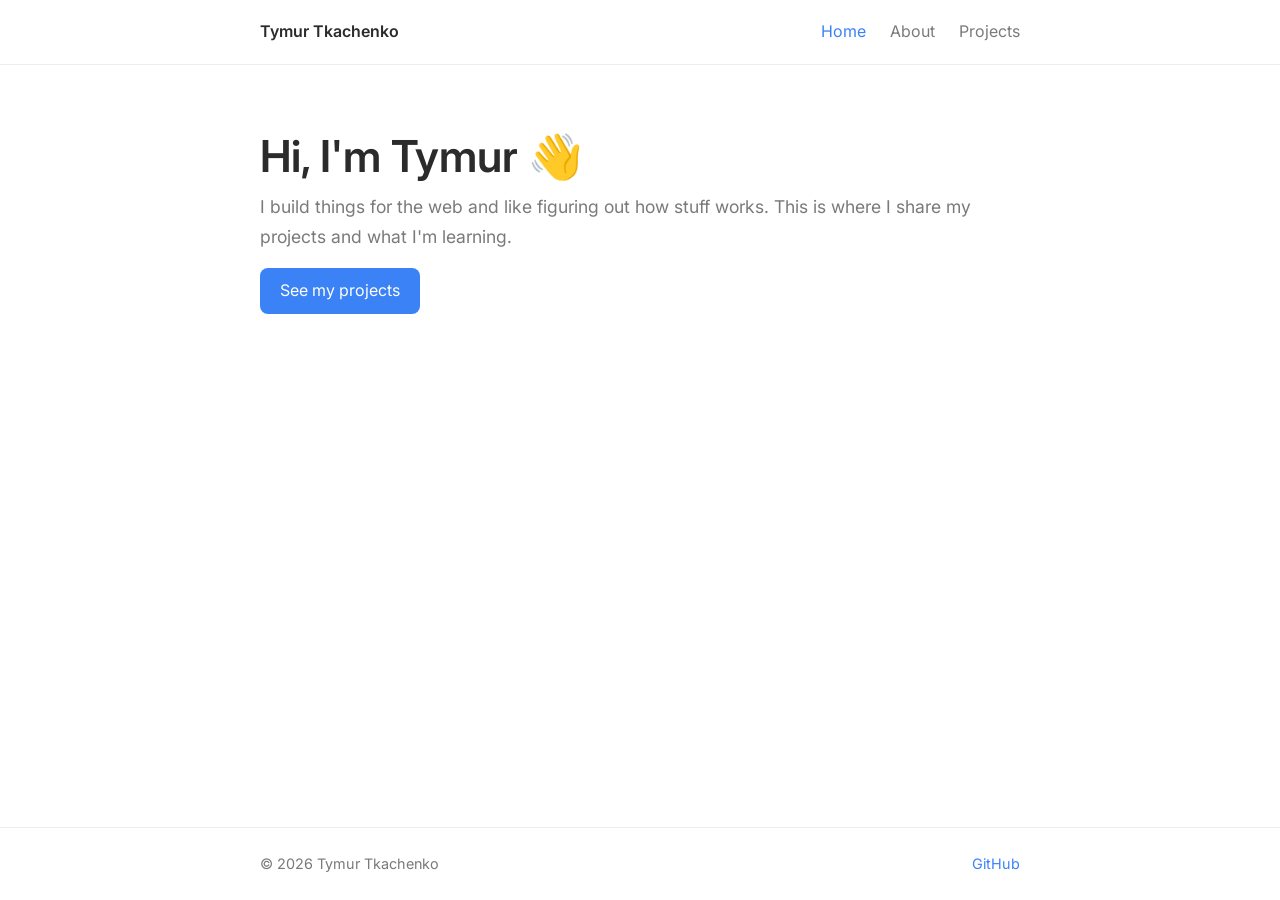
==== index.html @ bf44e410 "Add starter website with Home, About, and Projects pages Co-Authored-By: Claude Opus 5.5 <noreply@an" ====
<!DOCTYPE html>
<html lang="en">
<head>
  <meta charset="UTF-8">
  <meta name="viewport" content="width=device-width, initial-scale=1.0">
  <meta name="description" content="Personal website of Tymur Tkachenko">
  <title>Tymur Tkachenko</title>
  <link rel="preconnect" href="https://fonts.googleapis.com">
  <link rel="preconnect" href="https://fonts.gstatic.com" crossorigin>
  <link href="https://fonts.googleapis.com/css2?family=Inter:wght@400;500;600;700&display=swap" rel="stylesheet">
  <link rel="stylesheet" href="css/style.css">
</head>
<body>
  <header class="site-header">
    <nav class="nav container">
      <a href="index.html" class="logo">Tymur Tkachenko</a>
      <button class="menu-toggle" aria-label="Toggle menu" aria-expanded="false">☰</button>
      <ul class="nav-links">
        <li><a href="index.html" aria-current="page">Home</a></li>
        <li><a href="about.html">About</a></li>
        <li><a href="projects.html">Projects</a></li>
      </ul>
    </nav>
  </header>

  <main class="container">
    <section class="page-header">
      <h1>Hi, I'm Tymur 👋</h1>
      <p>I build things for the web and like figuring out how stuff works. This is where I share my projects and what I'm learning.</p>
      <a href="projects.html" class="btn">See my projects</a>
    </section>
  </main>

  <footer class="site-footer">
    <div class="container">
      <span>© <span id="year"></span> Tymur Tkachenko</span>
      <a href="https://github.com/ty-tkachenko">GitHub</a>
    </div>
  </footer>

  <script src="js/main.js"></script>
</body>
</html>
---- css/style.css ----
/* ---------- Colors ---------- */
:root {
  --bg: #ffffff;
  --text: #2b2b2b;
  --muted: #7a7a7a;
  --border: #eeeeee;
  --accent: #3b82f6;
  --accent-soft: #eff6ff;
  --max-width: 800px;
}

/* ---------- Base ---------- */
* {
  box-sizing: border-box;
}

body {
  margin: 0;
  font-family: "Inter", system-ui, -apple-system, "Segoe UI", Roboto, sans-serif;
  background: var(--bg);
  color: var(--text);
  line-height: 1.7;
  display: flex;
  flex-direction: column;
  min-height: 100vh;
}

main {
  flex: 1;
}

a {
  color: var(--accent);
  text-decoration: none;
}

a:hover {
  text-decoration: underline;
}

img {
  max-width: 100%;
}

h1,
h2,
h3 {
  line-height: 1.25;
  font-weight: 600;
}

.container {
  max-width: var(--max-width);
  margin: 0 auto;
  padding: 0 1.25rem;
}

/* ---------- Header / Nav ---------- */
.site-header {
  border-bottom: 1px solid var(--border);
}

.nav {
  display: flex;
  align-items: center;
  justify-content: space-between;
  height: 64px;
}

.logo {
  font-weight: 600;
  color: var(--text);
}

.logo:hover {
  text-decoration: none;
}

.nav-links {
  display: flex;
  gap: 1.5rem;
  list-style: none;
  margin: 0;
  padding: 0;
}

.nav-links a {
  color: var(--muted);
}

.nav-links a:hover,
.nav-links a[aria-current="page"] {
  color: var(--accent);
  text-decoration: none;
}

.menu-toggle {
  display: none;
  background: none;
  border: none;
  font-size: 1.5rem;
  color: var(--text);
  cursor: pointer;
}

/* ---------- Page content ---------- */
.page-header {
  padding: 4rem 0 1.5rem;
}

.page-header h1 {
  font-size: clamp(2rem, 6vw, 2.75rem);
  margin: 0 0 0.5rem;
}

.page-header p {
  color: var(--muted);
  margin: 0;
  font-size: 1.1rem;
}

section {
  padding-bottom: 4rem;
}

.btn {
  display: inline-block;
  margin-top: 1rem;
  padding: 0.6rem 1.25rem;
  border-radius: 8px;
  background: var(--accent);
  color: #fff;
}

.btn:hover {
  opacity: 0.9;
  text-decoration: none;
}

/* ---------- Projects ---------- */
.projects {
  display: grid;
  grid-template-columns: repeat(auto-fill, minmax(240px, 1fr));
  gap: 1rem;
}

.card {
  border: 1px solid var(--border);
  border-radius: 10px;
  padding: 1.25rem;
}

.card h3 {
  margin: 0 0 0.25rem;
}

.card p {
  color: var(--muted);
  margin: 0 0 0.75rem;
}

.tags {
  display: flex;
  flex-wrap: wrap;
  gap: 0.4rem;
  list-style: none;
  padding: 0;
  margin: 0;
}

.tags li {
  font-size: 0.8rem;
  padding: 0.15rem 0.6rem;
  border-radius: 999px;
  background: var(--accent-soft);
  color: var(--accent);
}

/* ---------- Footer ---------- */
.site-footer {
  border-top: 1px solid var(--border);
  padding: 1.5rem 0;
  color: var(--muted);
  font-size: 0.9rem;
}

.site-footer .container {
  display: flex;
  justify-content: space-between;
}

/* ---------- Mobile ---------- */
@media (max-width: 600px) {
  .menu-toggle {
    display: block;
  }

  .nav-links {
    display: none;
    position: absolute;
    top: 64px;
    left: 0;
    right: 0;
    flex-direction: column;
    gap: 1rem;
    padding: 1rem 1.25rem 1.25rem;
    background: var(--bg);
    border-bottom: 1px solid var(--border);
  }

  .nav-links.open {
    display: flex;
  }

  .page-header {
    padding-top: 2.5rem;
  }
}
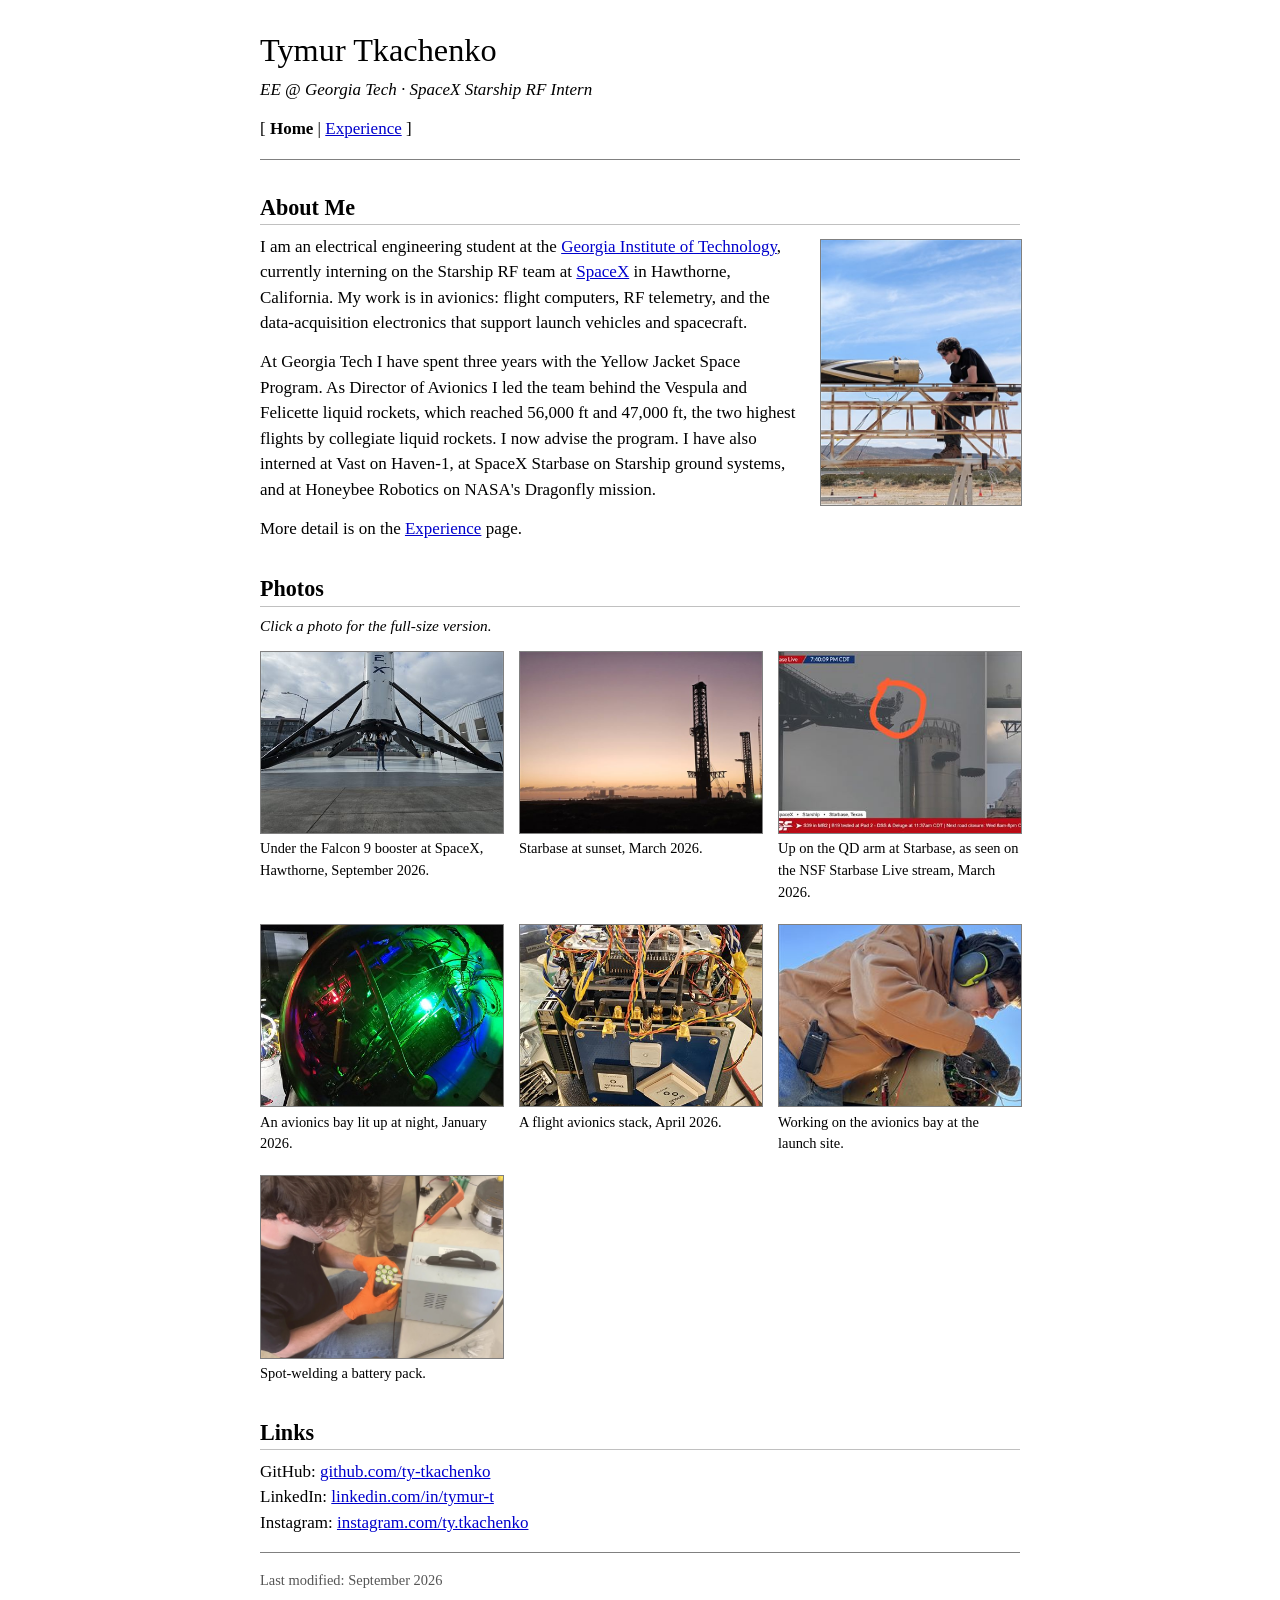
==== commit 328ea0fc: "Redesign site as a classic academic homepage Rewrite the site in plain HTML and CSS with no JavaScri" ====
--- a/index.html
+++ b/index.html
@@ -3,41 +3,95 @@
 <head>
   <meta charset="UTF-8">
   <meta name="viewport" content="width=device-width, initial-scale=1.0">
-  <meta name="description" content="Personal website of Tymur Tkachenko">
+  <meta name="description" content="Personal homepage of Tymur Tkachenko">
   <title>Tymur Tkachenko</title>
-  <link rel="preconnect" href="https://fonts.googleapis.com">
-  <link rel="preconnect" href="https://fonts.gstatic.com" crossorigin>
-  <link href="https://fonts.googleapis.com/css2?family=Inter:wght@400;500;600;700&display=swap" rel="stylesheet">
   <link rel="stylesheet" href="css/style.css">
 </head>
 <body>
-  <header class="site-header">
-    <nav class="nav container">
-      <a href="index.html" class="logo">Tymur Tkachenko</a>
-      <button class="menu-toggle" aria-label="Toggle menu" aria-expanded="false">☰</button>
-      <ul class="nav-links">
-        <li><a href="index.html" aria-current="page">Home</a></li>
-        <li><a href="about.html">About</a></li>
-        <li><a href="projects.html">Projects</a></li>
-      </ul>
-    </nav>
-  </header>
+<div class="page">
 
-  <main class="container">
-    <section class="page-header">
-      <h1>Hi, I'm Tymur 👋</h1>
-      <p>I build things for the web and like figuring out how stuff works. This is where I share my projects and what I'm learning.</p>
-      <a href="projects.html" class="btn">See my projects</a>
-    </section>
-  </main>
+  <div class="header">
+    <h1>Tymur Tkachenko</h1>
+    <p class="subtitle">EE @ Georgia Tech &middot; SpaceX Starship RF Intern</p>
+    <p class="nav">
+      [ <span class="current">Home</span> |
+      <a href="experience.html">Experience</a> ]
+    </p>
+  </div>
 
-  <footer class="site-footer">
-    <div class="container">
-      <span>© <span id="year"></span> Tymur Tkachenko</span>
-      <a href="https://github.com/ty-tkachenko">GitHub</a>
-    </div>
-  </footer>
+  <hr>
 
-  <script src="js/main.js"></script>
+  <h2>About Me</h2>
+  <a href="images/launch-rail.jpg" class="portrait">
+    <img src="images/launch-rail-small.jpg" width="452" height="600"
+         alt="Tymur on a launch rail next to a rocket's nose section">
+  </a>
+  <p>
+    I am an electrical engineering student at the
+    <a href="https://www.gatech.edu/">Georgia Institute of Technology</a>,
+    currently interning on the Starship RF team at
+    <a href="https://www.spacex.com/">SpaceX</a> in Hawthorne, California.
+    My work is in avionics: flight computers, RF telemetry, and the
+    data-acquisition electronics that support launch vehicles and spacecraft.
+  </p>
+  <p>
+    At Georgia Tech I have spent three years with the Yellow Jacket Space
+    Program. As Director of Avionics I led the team behind the Vespula and
+    Felicette liquid rockets, which reached 56,000 ft and 47,000 ft, the two
+    highest flights by collegiate liquid rockets. I now advise the program.
+    I have also interned at Vast on Haven-1, at SpaceX Starbase on Starship
+    ground systems, and at Honeybee Robotics on NASA's Dragonfly mission.
+  </p>
+  <p>
+    More detail is on the <a href="experience.html">Experience</a> page.
+  </p>
+
+  <h2>Photos</h2>
+  <p class="note">Click a photo for the full-size version.</p>
+
+  <!-- Copy a <figure> block to add another photo -->
+  <div class="gallery">
+    <figure>
+      <a href="images/falcon9-hawthorne.jpg"><img src="images/falcon9-hawthorne-small.jpg" style="object-position: 50% 75%" width="450" height="600" alt="Tymur standing beneath a Falcon 9 booster"></a>
+      <figcaption>Under the Falcon 9 booster at SpaceX, Hawthorne, September 2026.</figcaption>
+    </figure>
+    <figure>
+      <a href="images/starbase-sunset.jpg"><img src="images/starbase-sunset-small.jpg" width="600" height="450" alt="Starship launch towers silhouetted at sunset"></a>
+      <figcaption>Starbase at sunset, March 2026.</figcaption>
+    </figure>
+    <figure>
+      <a href="images/starbase-chopsticks.jpg"><img src="images/starbase-chopsticks-small.jpg" style="object-position: 35% 50%" width="600" height="280" alt="Livestream frame with Tymur circled on the tower's QD arm"></a>
+      <figcaption>Up on the QD arm at Starbase, as seen on the NSF Starbase Live stream, March 2026.</figcaption>
+    </figure>
+    <figure>
+      <a href="images/avionics-night.jpg"><img src="images/avionics-night-small.jpg" width="450" height="600" alt="Rocket avionics bay glowing green at night"></a>
+      <figcaption>An avionics bay lit up at night, January 2026.</figcaption>
+    </figure>
+    <figure>
+      <a href="images/avionics-stack.jpg"><img src="images/avionics-stack-small.jpg" width="450" height="600" alt="Stack of avionics boards with GPS antennas and wiring"></a>
+      <figcaption>A flight avionics stack, April 2026.</figcaption>
+    </figure>
+    <figure>
+      <a href="images/launch-site.jpg"><img src="images/launch-site-small.jpg" style="object-position: 50% 35%" width="324" height="600" alt="Tymur working on an avionics bay on the launch rail"></a>
+      <figcaption>Working on the avionics bay at the launch site.</figcaption>
+    </figure>
+    <figure>
+      <a href="images/battery-packs.jpg"><img src="images/battery-packs.jpg" style="object-position: 50% 35%" width="1084" height="1457" alt="Tymur spot-welding a battery pack at a workbench"></a>
+      <figcaption>Spot-welding a battery pack.</figcaption>
+    </figure>
+  </div>
+
+  <h2>Links</h2>
+  <ul class="contact">
+    <li>GitHub: <a href="https://github.com/ty-tkachenko">github.com/ty-tkachenko</a></li>
+    <li>LinkedIn: <a href="https://www.linkedin.com/in/tymur-t/">linkedin.com/in/tymur-t</a></li>
+    <li>Instagram: <a href="https://www.instagram.com/ty.tkachenko/">instagram.com/ty.tkachenko</a></li>
+  </ul>
+
+  <hr>
+
+  <p class="footer">Last modified: September 2026</p>
+
+</div>
 </body>
 </html>
--- a/css/style.css
+++ b/css/style.css
@@ -1,218 +1,190 @@
-/* ---------- Colors ---------- */
-:root {
-  --bg: #ffffff;
-  --text: #2b2b2b;
-  --muted: #7a7a7a;
-  --border: #eeeeee;
-  --accent: #3b82f6;
-  --accent-soft: #eff6ff;
-  --max-width: 800px;
-}
-
-/* ---------- Base ---------- */
-* {
-  box-sizing: border-box;
-}
+/*
+ * A deliberately plain, old-fashioned stylesheet.
+ * No web fonts, no JavaScript, no frameworks.
+ */
 
 body {
   margin: 0;
-  font-family: "Inter", system-ui, -apple-system, "Segoe UI", Roboto, sans-serif;
-  background: var(--bg);
-  color: var(--text);
-  line-height: 1.7;
-  display: flex;
-  flex-direction: column;
-  min-height: 100vh;
+  padding: 1.5em 16px 2em;
+  background: #ffffff;
+  color: #000000;
+  font-family: Georgia, "Times New Roman", Times, serif;
+  font-size: 17px;
+  line-height: 1.5;
 }
 
-main {
-  flex: 1;
+.page {
+  max-width: 760px;
+  margin: 0 auto;
 }
 
-a {
-  color: var(--accent);
-  text-decoration: none;
+/* ---------- Links: classic blue / purple ---------- */
+a:link {
+  color: #0000cc;
+}
+
+a:visited {
+  color: #551a8b;
 }
 
 a:hover {
-  text-decoration: underline;
+  color: #cc0000;
 }
 
-img {
-  max-width: 100%;
+/* ---------- Header ---------- */
+.header h1 {
+  font-size: 1.9em;
+  font-weight: normal;
+  margin: 0;
 }
 
-h1,
-h2,
-h3 {
-  line-height: 1.25;
-  font-weight: 600;
-}
-
-.container {
-  max-width: var(--max-width);
-  margin: 0 auto;
-  padding: 0 1.25rem;
-}
-
-/* ---------- Header / Nav ---------- */
-.site-header {
-  border-bottom: 1px solid var(--border);
+.header .subtitle {
+  margin: 0.2em 0 0;
+  font-style: italic;
 }
 
 .nav {
-  display: flex;
-  align-items: center;
-  justify-content: space-between;
-  height: 64px;
+  margin: 0.8em 0 0;
 }
 
-.logo {
-  font-weight: 600;
-  color: var(--text);
+.nav .current {
+  font-weight: bold;
 }
 
-.logo:hover {
-  text-decoration: none;
+hr {
+  border: 0;
+  border-top: 1px solid #808080;
+  margin: 1em 0;
 }
 
-.nav-links {
-  display: flex;
-  gap: 1.5rem;
-  list-style: none;
+/* ---------- Content ---------- */
+h2 {
+  font-size: 1.3em;
+  font-weight: bold;
+  margin: 1.4em 0 0.4em;
+  border-bottom: 1px solid #c0c0c0;
+}
+
+h3 {
+  font-size: 1em;
+  font-weight: bold;
+  margin: 1em 0 0.1em;
+}
+
+p {
+  margin: 0 0 0.8em;
+}
+
+ul {
+  margin: 0.3em 0 0.8em;
+  padding-left: 1.5em;
+}
+
+li {
+  margin-bottom: 0.3em;
+}
+
+.contact {
   margin: 0;
   padding: 0;
+  list-style: none;
 }
 
-.nav-links a {
-  color: var(--muted);
-}
-
-.nav-links a:hover,
-.nav-links a[aria-current="page"] {
-  color: var(--accent);
-  text-decoration: none;
-}
-
-.menu-toggle {
-  display: none;
-  background: none;
-  border: none;
-  font-size: 1.5rem;
-  color: var(--text);
-  cursor: pointer;
-}
-
-/* ---------- Page content ---------- */
-.page-header {
-  padding: 4rem 0 1.5rem;
-}
-
-.page-header h1 {
-  font-size: clamp(2rem, 6vw, 2.75rem);
-  margin: 0 0 0.5rem;
-}
-
-.page-header p {
-  color: var(--muted);
-  margin: 0;
-  font-size: 1.1rem;
-}
-
-section {
-  padding-bottom: 4rem;
-}
-
-.btn {
-  display: inline-block;
-  margin-top: 1rem;
-  padding: 0.6rem 1.25rem;
-  border-radius: 8px;
-  background: var(--accent);
-  color: #fff;
-}
-
-.btn:hover {
-  opacity: 0.9;
-  text-decoration: none;
-}
-
-/* ---------- Projects ---------- */
-.projects {
-  display: grid;
-  grid-template-columns: repeat(auto-fill, minmax(240px, 1fr));
-  gap: 1rem;
-}
-
-.card {
-  border: 1px solid var(--border);
-  border-radius: 10px;
-  padding: 1.25rem;
-}
-
-.card h3 {
-  margin: 0 0 0.25rem;
-}
-
-.card p {
-  color: var(--muted);
-  margin: 0 0 0.75rem;
-}
-
-.tags {
-  display: flex;
-  flex-wrap: wrap;
-  gap: 0.4rem;
-  list-style: none;
-  padding: 0;
+.contact li {
   margin: 0;
 }
 
-.tags li {
-  font-size: 0.8rem;
-  padding: 0.15rem 0.6rem;
-  border-radius: 999px;
-  background: var(--accent-soft);
-  color: var(--accent);
+.note {
+  font-size: 0.9em;
+  font-style: italic;
+}
+
+/* ---------- Photos ---------- */
+img {
+  max-width: 100%;
+  height: auto;
+}
+
+.portrait {
+  float: right;
+  width: 200px;
+  margin: 0.3em 0 0.8em 1.2em;
+}
+
+.portrait img {
+  display: block;
+  border: 1px solid #808080;
+}
+
+.gallery {
+  display: grid;
+  grid-template-columns: repeat(3, 1fr);
+  gap: 1.2em 1em;
+  clear: both;
+}
+
+.gallery figure {
+  margin: 0;
+}
+
+.gallery img {
+  display: block;
+  width: 100%;
+  aspect-ratio: 4 / 3;
+  object-fit: cover;
+  border: 1px solid #808080;
+}
+
+.gallery figcaption {
+  font-size: 0.85em;
+  margin-top: 0.3em;
+}
+
+/* An entry line: title on the left, dates on the right */
+.entry {
+  margin-top: 1em;
+}
+
+.entry .when {
+  float: right;
+  font-style: italic;
+  margin-left: 1em;
+}
+
+.entry .where {
+  font-style: italic;
+  margin: 0;
+}
+
+.entry::after {
+  content: "";
+  display: block;
+  clear: both;
 }
 
 /* ---------- Footer ---------- */
-.site-footer {
-  border-top: 1px solid var(--border);
-  padding: 1.5rem 0;
-  color: var(--muted);
-  font-size: 0.9rem;
+.footer {
+  font-size: 0.85em;
+  color: #555555;
 }
 
-.site-footer .container {
-  display: flex;
-  justify-content: space-between;
-}
-
-/* ---------- Mobile ---------- */
-@media (max-width: 600px) {
-  .menu-toggle {
-    display: block;
+/* ---------- Small screens ---------- */
+@media (max-width: 500px) {
+  body {
+    font-size: 16px;
   }
 
-  .nav-links {
-    display: none;
-    position: absolute;
-    top: 64px;
-    left: 0;
-    right: 0;
-    flex-direction: column;
-    gap: 1rem;
-    padding: 1rem 1.25rem 1.25rem;
-    background: var(--bg);
-    border-bottom: 1px solid var(--border);
+  .portrait {
+    width: 130px;
   }
 
-  .nav-links.open {
-    display: flex;
+  .gallery {
+    grid-template-columns: repeat(2, 1fr);
   }
 
-  .page-header {
-    padding-top: 2.5rem;
+  .entry .when {
+    float: none;
+    display: block;
+    margin-left: 0;
   }
 }
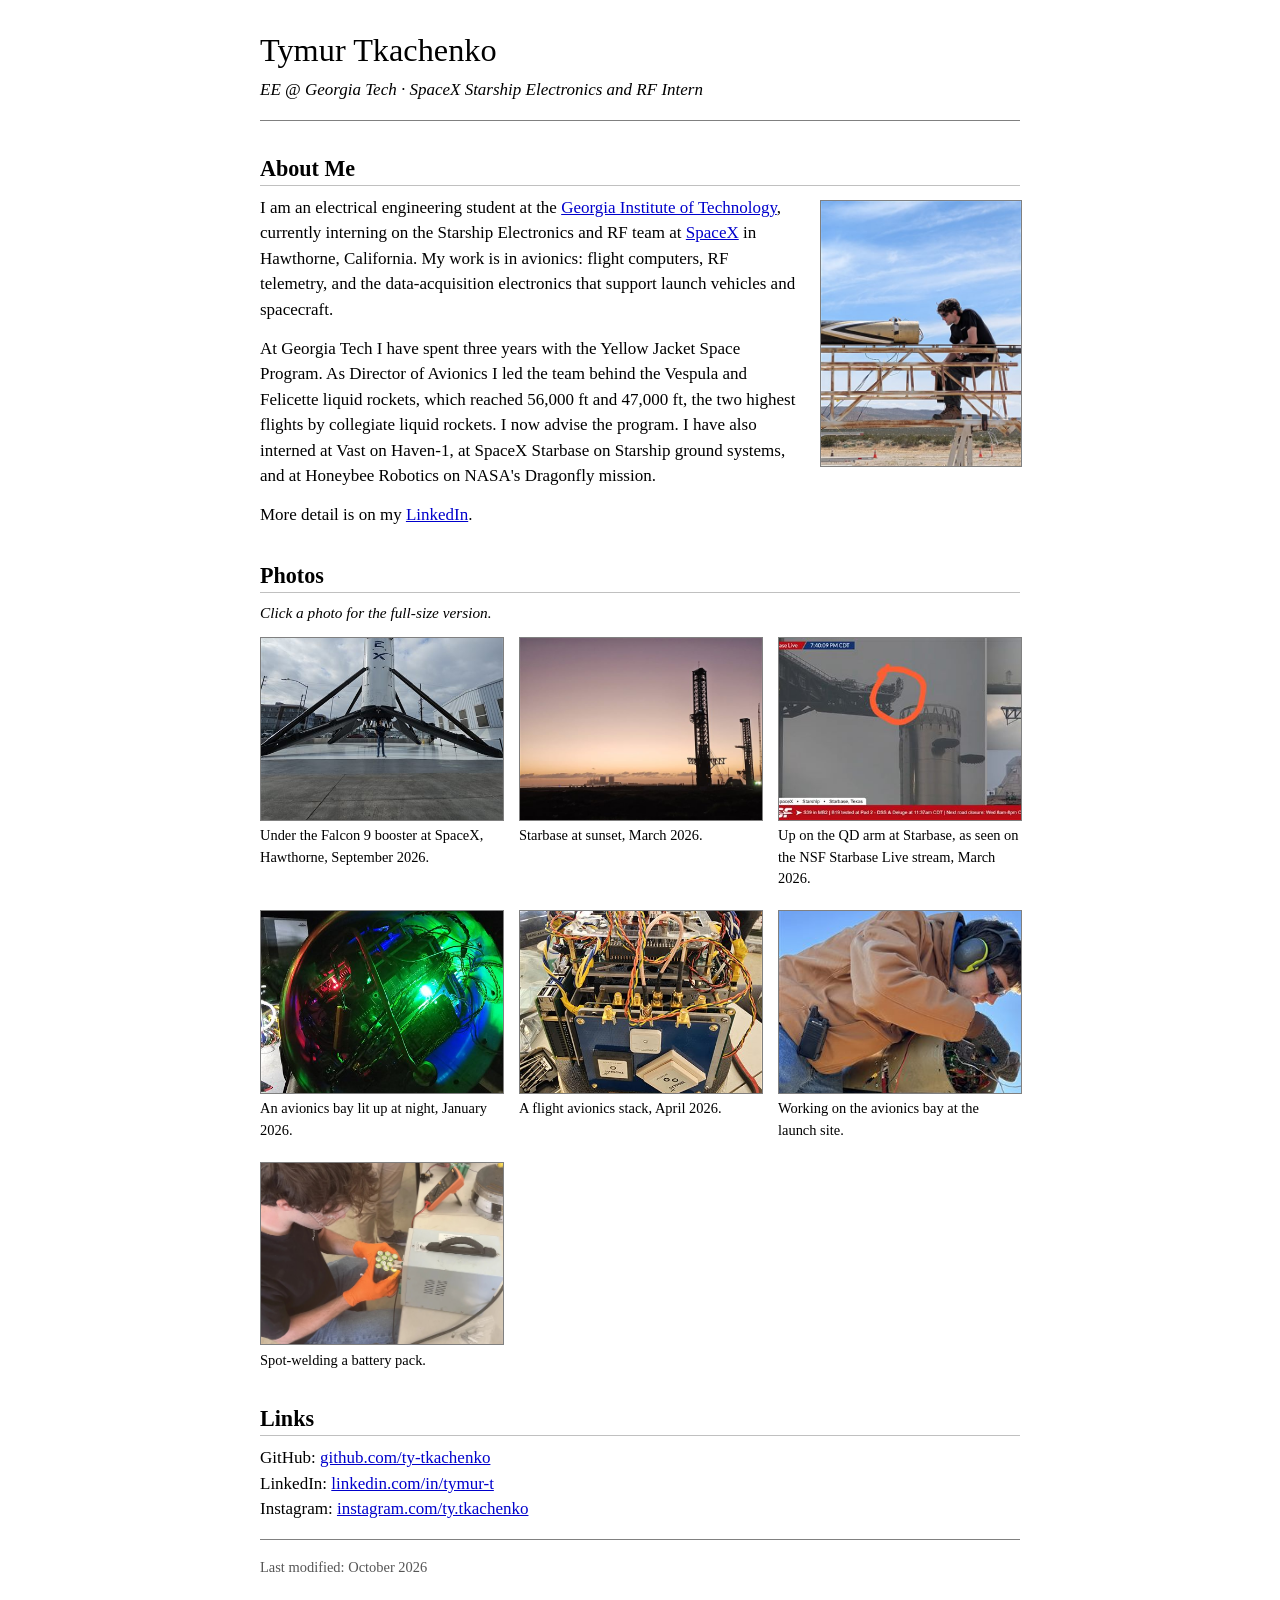
==== commit fc3785db: "Personal website Co-Authored-By: Claude Opus 5.5 <noreply@anthropic.com>" ====
--- a/index.html
+++ b/index.html
@@ -12,11 +12,7 @@
 
   <div class="header">
     <h1>Tymur Tkachenko</h1>
-    <p class="subtitle">EE @ Georgia Tech &middot; SpaceX Starship RF Intern</p>
-    <p class="nav">
-      [ <span class="current">Home</span> |
-      <a href="experience.html">Experience</a> ]
-    </p>
+    <p class="subtitle">EE @ Georgia Tech &middot; SpaceX Starship Electronics and RF Intern</p>
   </div>
 
   <hr>
@@ -29,7 +25,7 @@
   <p>
     I am an electrical engineering student at the
     <a href="https://www.gatech.edu/">Georgia Institute of Technology</a>,
-    currently interning on the Starship RF team at
+    currently interning on the Starship Electronics and RF team at
     <a href="https://www.spacex.com/">SpaceX</a> in Hawthorne, California.
     My work is in avionics: flight computers, RF telemetry, and the
     data-acquisition electronics that support launch vehicles and spacecraft.
@@ -43,7 +39,7 @@
     ground systems, and at Honeybee Robotics on NASA's Dragonfly mission.
   </p>
   <p>
-    More detail is on the <a href="experience.html">Experience</a> page.
+    More detail is on my <a href="https://www.linkedin.com/in/tymur-t/">LinkedIn</a>.
   </p>
 
   <h2>Photos</h2>
@@ -90,7 +86,7 @@
 
   <hr>
 
-  <p class="footer">Last modified: September 2026</p>
+  <p class="footer">Last modified: October 2026</p>
 
 </div>
 </body>
